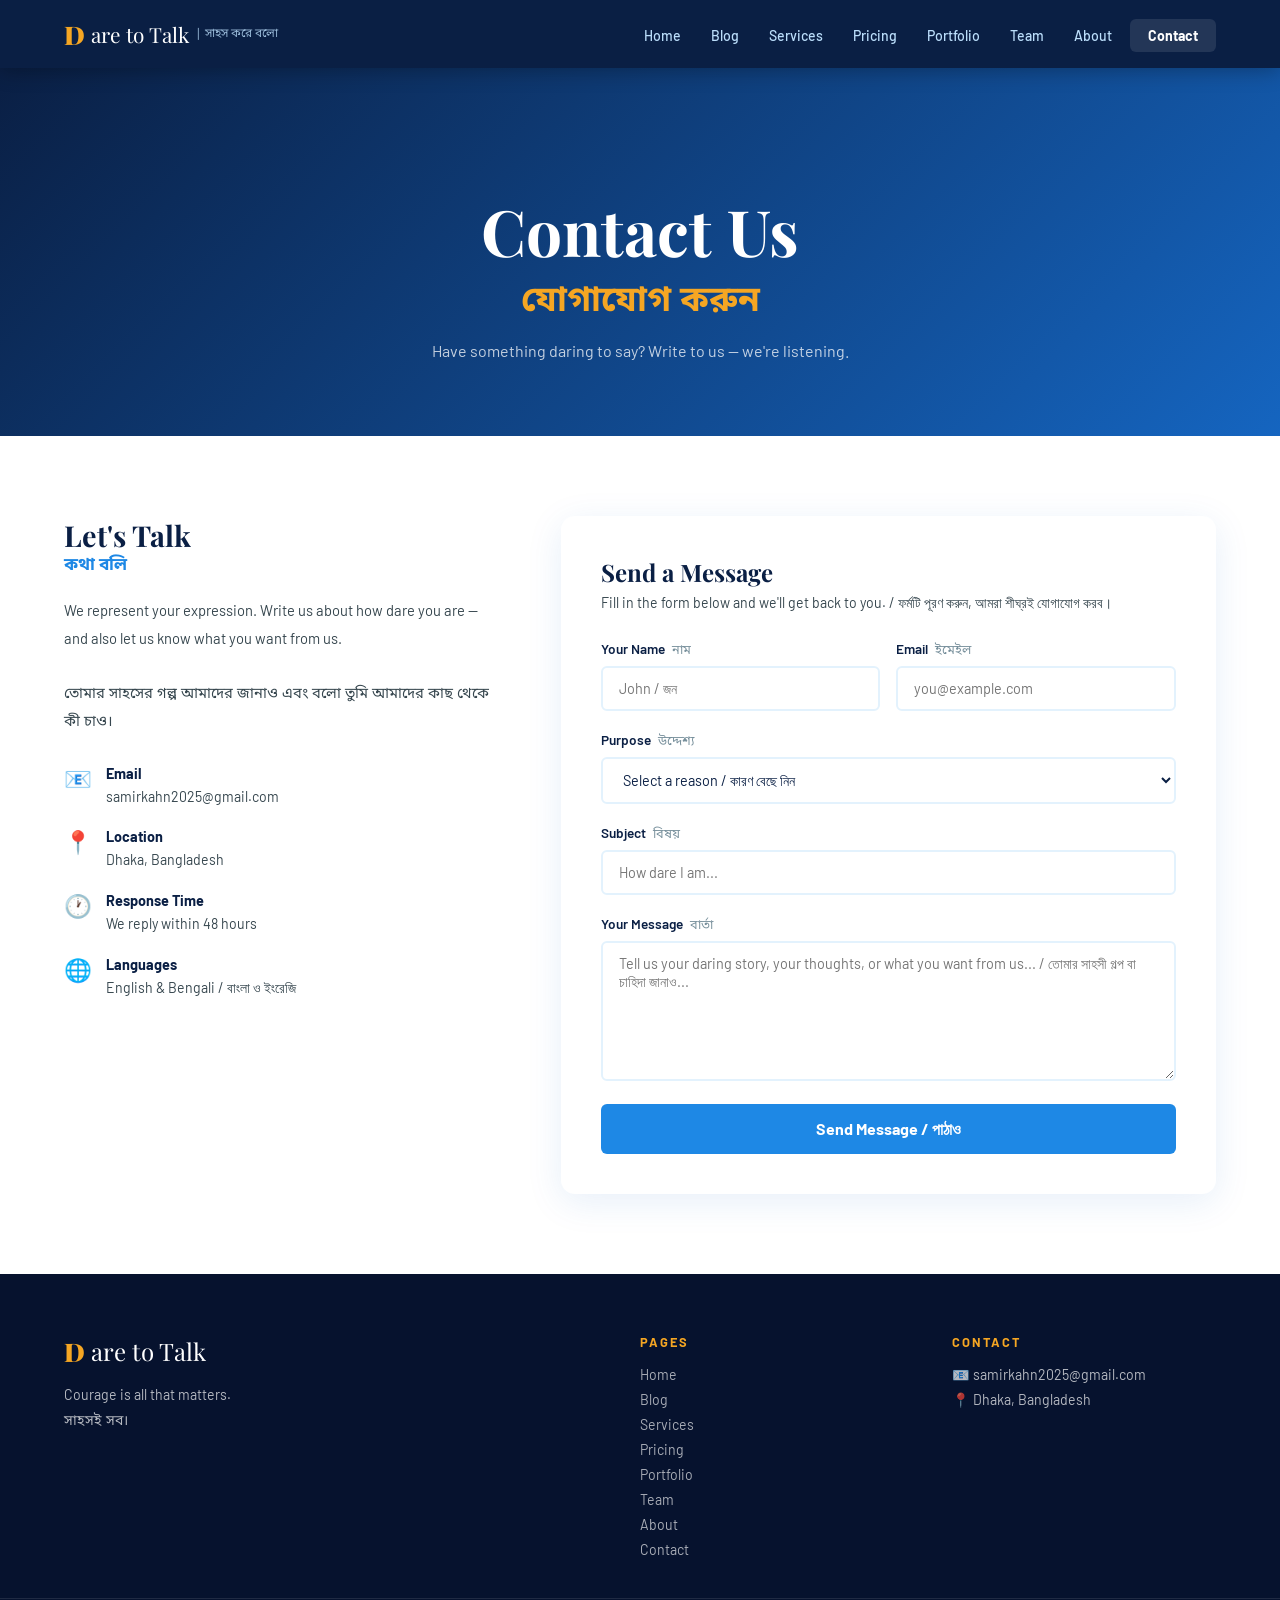
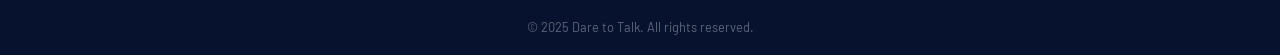
==== pages/contact.html @ e4594b84 "Add files via upload" ====
<!DOCTYPE html>
<html lang="en">
<head>
  <meta charset="UTF-8"/>
  <meta name="viewport" content="width=device-width, initial-scale=1.0"/>
  <title>Contact — Dare to Talk</title>
  <link rel="stylesheet" href="../css/style.css"/>
  <link href="https://fonts.googleapis.com/css2?family=Playfair+Display:ital,wght@0,700;0,900;1,700&family=Barlow:wght@300;400;600&family=Noto+Sans+Bengali:wght@400;700&display=swap" rel="stylesheet"/>
  <style>
    .contact-grid { display:grid; grid-template-columns:1fr 1.5fr; gap:60px; align-items:start; }
    .contact-info h2 { font-family:var(--ff-display); font-size:1.8rem; color:var(--blue-deep); margin-bottom:20px; }
    .contact-info p { color:var(--text-mid); font-size:.92rem; line-height:1.9; margin-bottom:28px; }
    .contact-info .bn { font-family:var(--ff-bn); }
    .contact-detail { display:flex; gap:14px; align-items:flex-start; margin-bottom:18px; }
    .contact-detail-icon { font-size:1.4rem; flex-shrink:0; }
    .contact-detail-text h5 { font-weight:700; color:var(--blue-deep); margin-bottom:2px; font-size:.9rem; }
    .contact-detail-text p { color:var(--text-mid); font-size:.88rem; margin:0; }
    .contact-form { background:#fff; border-radius:14px; padding:40px; box-shadow:0 8px 36px rgba(21,101,192,.1); }
    .contact-form h3 { font-family:var(--ff-display); font-size:1.5rem; color:var(--blue-deep); margin-bottom:6px; }
    .contact-form .form-sub { color:var(--text-mid); font-size:.88rem; margin-bottom:28px; }
    .form-group { margin-bottom:20px; }
    .form-group label { display:block; font-weight:600; font-size:.85rem; color:var(--blue-deep); margin-bottom:7px; }
    .form-group label .bn { font-family:var(--ff-bn); font-weight:400; color:var(--text-light); font-size:.8rem; margin-left:4px; }
    .form-group input, .form-group select, .form-group textarea {
      width:100%; padding:12px 16px; border:2px solid var(--blue-pale);
      border-radius:var(--radius); font-family:var(--ff-body); font-size:.9rem;
      color:var(--text-dark); transition:border-color .2s; outline:none; background:#fff;
    }
    .form-group input:focus, .form-group select:focus, .form-group textarea:focus { border-color:var(--blue-bright); }
    .form-group textarea { min-height:140px; resize:vertical; }
    .form-row { display:grid; grid-template-columns:1fr 1fr; gap:16px; }
    .form-submit { width:100%; padding:15px; background:var(--blue-bright); color:#fff; border:none; border-radius:var(--radius); font-family:var(--ff-body); font-size:1rem; font-weight:700; cursor:pointer; transition:.2s; }
    .form-submit:hover { background:var(--blue-deep); }
    @media(max-width:768px){ .contact-grid{grid-template-columns:1fr;} .form-row{grid-template-columns:1fr;} }
  </style>
</head>
<body>
  <nav class="navbar" id="navbar">
    <div class="nav-logo"><span class="logo-d">D</span><span class="logo-rest">are to Talk</span><span class="logo-bn">| সাহস করে বলো</span></div>
    <button class="hamburger" id="hamburger"><span></span><span></span><span></span></button>
    <ul class="nav-links" id="navLinks">
      <li><a href="../index.html">Home</a></li>
      <li><a href="blog.html">Blog</a></li>
      <li><a href="services.html">Services</a></li>
      <li><a href="pricing.html">Pricing</a></li>
      <li><a href="portfolio.html">Portfolio</a></li>
      <li><a href="team.html">Team</a></li>
      <li><a href="about.html">About</a></li>
      <li><a href="contact.html" class="active nav-cta">Contact</a></li>
    </ul>
  </nav>

  <div class="page-hero">
    <h1>Contact Us <span class="bn">যোগাযোগ করুন</span></h1>
    <p>Have something daring to say? Write to us — we're listening.</p>
  </div>

  <section class="section">
    <div class="contact-grid">
      <div class="contact-info">
        <h2>Let's Talk <span class="bn" style="font-size:.6em;display:block;color:var(--blue-bright)">কথা বলি</span></h2>
        <p>We represent your expression. Write us about how dare you are — and also let us know what you want from us.</p>
        <p class="bn">তোমার সাহসের গল্প আমাদের জানাও এবং বলো তুমি আমাদের কাছ থেকে কী চাও।</p>
        <div class="contact-detail">
          <div class="contact-detail-icon">📧</div>
          <div class="contact-detail-text"><h5>Email</h5><p>samirkahn2025@gmail.com</p></div>
        </div>
        <div class="contact-detail">
          <div class="contact-detail-icon">📍</div>
          <div class="contact-detail-text"><h5>Location</h5><p>Dhaka, Bangladesh</p></div>
        </div>
        <div class="contact-detail">
          <div class="contact-detail-icon">🕐</div>
          <div class="contact-detail-text"><h5>Response Time</h5><p>We reply within 48 hours</p></div>
        </div>
        <div class="contact-detail">
          <div class="contact-detail-icon">🌐</div>
          <div class="contact-detail-text"><h5>Languages</h5><p>English & Bengali / বাংলা ও ইংরেজি</p></div>
        </div>
      </div>

      <div class="contact-form">
        <h3>Send a Message</h3>
        <p class="form-sub">Fill in the form below and we'll get back to you. / ফর্মটি পূরণ করুন, আমরা শীঘ্রই যোগাযোগ করব।</p>
        <form id="contactForm">
          <div class="form-row">
            <div class="form-group">
              <label>Your Name <span class="bn">নাম</span></label>
              <input type="text" placeholder="John / জন" required/>
            </div>
            <div class="form-group">
              <label>Email <span class="bn">ইমেইল</span></label>
              <input type="email" placeholder="you@example.com" required/>
            </div>
          </div>
          <div class="form-group">
            <label>Purpose <span class="bn">উদ্দেশ্য</span></label>
            <select required>
              <option value="" disabled selected>Select a reason / কারণ বেছে নিন</option>
              <option>Submit a Story / গল্প পাঠানো</option>
              <option>Brand Collaboration / ব্র্যান্ড সহযোগিতা</option>
              <option>Pricing Inquiry / মূল্য জিজ্ঞাসা</option>
              <option>General Inquiry / সাধারণ প্রশ্ন</option>
              <option>Other / অন্যান্য</option>
            </select>
          </div>
          <div class="form-group">
            <label>Subject <span class="bn">বিষয়</span></label>
            <input type="text" placeholder="How dare I am..." required/>
          </div>
          <div class="form-group">
            <label>Your Message <span class="bn">বার্তা</span></label>
            <textarea placeholder="Tell us your daring story, your thoughts, or what you want from us... / তোমার সাহসী গল্প বা চাহিদা জানাও..." required></textarea>
          </div>
          <button type="submit" class="form-submit">Send Message / পাঠাও</button>
        </form>
      </div>
    </div>
  </section>

  <footer class="footer">
    <div class="footer-top">
      <div class="footer-brand"><span class="nav-logo"><span class="logo-d">D</span><span class="logo-rest">are to Talk</span></span><p>Courage is all that matters.<br><span class="bn">সাহসই সব।</span></p></div>
      <div class="footer-links"><h5>Pages</h5><a href="../index.html">Home</a><a href="blog.html">Blog</a><a href="services.html">Services</a><a href="pricing.html">Pricing</a><a href="portfolio.html">Portfolio</a><a href="team.html">Team</a><a href="about.html">About</a><a href="contact.html">Contact</a></div>
      <div class="footer-contact"><h5>Contact</h5><p>📧 samirkahn2025@gmail.com</p><p>📍 Dhaka, Bangladesh</p></div>
    </div>
    <div class="footer-bottom"><p>© 2025 Dare to Talk. All rights reserved.</p></div>
  </footer>
  <script src="../js/main.js"></script>
</body>
</html>
---- css/style.css ----
/* ═══════════════════════════════════════════════
   DARE TO TALK — Main Stylesheet
   Bold & Colorful · Blue & White
═══════════════════════════════════════════════ */

:root {
  --blue-deep:   #0a1f44;
  --blue-mid:    #1565c0;
  --blue-bright: #1e88e5;
  --blue-light:  #bbdefb;
  --blue-pale:   #e3f2fd;
  --white:       #ffffff;
  --off-white:   #f4f8ff;
  --gold:        #f5a623;
  --text-dark:   #0a1f44;
  --text-mid:    #37474f;
  --text-light:  #78909c;
  --radius:      6px;
  --ff-display:  'Playfair Display', Georgia, serif;
  --ff-body:     'Barlow', sans-serif;
  --ff-bn:       'Noto Sans Bengali', sans-serif;
}

*, *::before, *::after { box-sizing: border-box; margin: 0; padding: 0; }

html { scroll-behavior: smooth; }

body {
  font-family: var(--ff-body);
  color: var(--text-dark);
  background: var(--white);
  overflow-x: hidden;
}

/* ── UTILITIES ─────────────────────────────── */
.bn { font-family: var(--ff-bn); }

.btn-primary {
  display: inline-block;
  background: var(--gold);
  color: var(--blue-deep);
  font-weight: 700;
  padding: 14px 32px;
  border-radius: var(--radius);
  text-decoration: none;
  letter-spacing: .5px;
  transition: transform .2s, box-shadow .2s;
}
.btn-primary:hover { transform: translateY(-2px); box-shadow: 0 8px 24px rgba(245,166,35,.4); }

.btn-outline {
  display: inline-block;
  border: 2px solid var(--white);
  color: var(--white);
  font-weight: 600;
  padding: 12px 30px;
  border-radius: var(--radius);
  text-decoration: none;
  transition: background .2s, color .2s;
}
.btn-outline:hover { background: var(--white); color: var(--blue-deep); }

.section { padding: 80px 5%; }
.section-header {
  display: flex;
  align-items: baseline;
  justify-content: space-between;
  margin-bottom: 40px;
  border-bottom: 3px solid var(--blue-bright);
  padding-bottom: 12px;
}
.section-header h2 {
  font-family: var(--ff-display);
  font-size: clamp(1.6rem, 3vw, 2.2rem);
  color: var(--blue-deep);
}
.section-header h2 .bn { font-size: .7em; color: var(--blue-bright); margin-left: 8px; }
.see-all { color: var(--blue-bright); text-decoration: none; font-weight: 600; font-size: .9rem; }
.see-all:hover { text-decoration: underline; }

/* ── NAVBAR ────────────────────────────────── */
.navbar {
  position: fixed; top: 0; left: 0; right: 0; z-index: 1000;
  display: flex; align-items: center; justify-content: space-between;
  padding: 0 5%;
  height: 68px;
  background: var(--blue-deep);
  box-shadow: 0 2px 20px rgba(0,0,0,.3);
  transition: background .3s;
}
.navbar.scrolled { background: rgba(10,31,68,.97); }

.nav-logo {
  font-family: var(--ff-display);
  font-size: 1.3rem;
  color: var(--white);
  text-decoration: none;
  display: flex; align-items: center; gap: 6px;
}
.logo-d { color: var(--gold); font-size: 1.6rem; font-weight: 900; }
.logo-rest { color: var(--white); }
.logo-bn { font-family: var(--ff-bn); font-size: .75rem; color: var(--blue-light); opacity: .8; }

.nav-links {
  display: flex; align-items: center; gap: 6px;
  list-style: none;
}
.nav-links a {
  color: var(--blue-light);
  text-decoration: none;
  font-size: .88rem;
  font-weight: 500;
  padding: 6px 12px;
  border-radius: var(--radius);
  transition: color .2s, background .2s;
}
.nav-links a:hover, .nav-links a.active { color: var(--white); background: rgba(255,255,255,.1); }
.nav-links .nav-cta {
  background: var(--gold);
  color: var(--blue-deep);
  font-weight: 700;
  padding: 8px 18px;
}
.nav-links .nav-cta:hover { background: #e6951a; color: var(--blue-deep); }

.hamburger { display: none; flex-direction: column; gap: 5px; background: none; border: none; cursor: pointer; padding: 4px; }
.hamburger span { display: block; width: 26px; height: 2px; background: var(--white); border-radius: 2px; transition: .3s; }

/* ── HERO ──────────────────────────────────── */
.hero {
  min-height: 100vh;
  background: linear-gradient(135deg, var(--blue-deep) 0%, #0d3b8a 60%, #1565c0 100%);
  display: flex; flex-direction: column;
  align-items: center; justify-content: center;
  text-align: center;
  padding: 100px 5% 60px;
  position: relative;
  overflow: hidden;
}

.hero-bg-text {
  position: absolute;
  font-family: var(--ff-display);
  font-size: clamp(8rem, 30vw, 22rem);
  font-weight: 900;
  color: rgba(255,255,255,.04);
  top: 50%; left: 50%;
  transform: translate(-50%, -50%);
  pointer-events: none;
  white-space: nowrap;
  letter-spacing: -10px;
}

.hero-content { position: relative; z-index: 2; max-width: 800px; }

.hero-label {
  font-size: .85rem;
  font-weight: 600;
  letter-spacing: 3px;
  text-transform: uppercase;
  color: var(--gold);
  margin-bottom: 20px;
  opacity: 0;
  animation: fadeUp .8s .2s forwards;
}

.hero-title {
  font-family: var(--ff-display);
  font-size: clamp(3.5rem, 10vw, 8rem);
  line-height: 1;
  color: var(--white);
  margin-bottom: 24px;
  opacity: 0;
  animation: fadeUp .8s .4s forwards;
}
.hero-title .line1 { display: block; }
.hero-title .line2 { display: block; }
.hero-title em { color: var(--gold); font-style: italic; }

.hero-tagline {
  font-size: clamp(1rem, 2.5vw, 1.4rem);
  color: var(--blue-light);
  margin-bottom: 10px;
  font-weight: 300;
  letter-spacing: 1px;
  opacity: 0;
  animation: fadeUp .8s .6s forwards;
}
.hero-tagline .bn { font-family: var(--ff-bn); margin-left: 8px; }

.hero-sub {
  font-size: .95rem;
  color: rgba(255,255,255,.65);
  margin-bottom: 40px;
  line-height: 1.8;
  opacity: 0;
  animation: fadeUp .8s .8s forwards;
}
.hero-sub .bn { font-family: var(--ff-bn); display: block; margin-top: 6px; }

.hero-btns {
  display: flex; gap: 16px; justify-content: center; flex-wrap: wrap;
  opacity: 0; animation: fadeUp .8s 1s forwards;
}

.hero-scroll {
  position: absolute; bottom: 28px; left: 50%; transform: translateX(-50%);
  color: rgba(255,255,255,.4); font-size: .8rem; letter-spacing: 2px;
  animation: bounce 2s infinite;
}

@keyframes fadeUp {
  from { opacity: 0; transform: translateY(30px); }
  to   { opacity: 1; transform: translateY(0); }
}
@keyframes bounce {
  0%,100% { transform: translateX(-50%) translateY(0); }
  50%      { transform: translateX(-50%) translateY(8px); }
}

/* ── MARQUEE ───────────────────────────────── */
.marquee-bar {
  background: var(--blue-bright);
  padding: 14px 0;
  overflow: hidden;
  white-space: nowrap;
}
.marquee-track {
  display: inline-block;
  animation: marquee 30s linear infinite;
  font-weight: 600;
  font-size: .9rem;
  color: var(--white);
  letter-spacing: 1px;
}
.marquee-track .bn { font-family: var(--ff-bn); }
@keyframes marquee { from { transform: translateX(0); } to { transform: translateX(-50%); } }

/* ── FEATURED CARDS ────────────────────────── */
.featured { background: var(--off-white); }

.cards-grid {
  display: grid;
  grid-template-columns: 1fr 1fr;
  grid-template-rows: auto auto;
  gap: 24px;
}
.card-big { grid-row: 1 / 3; }

.card {
  background: var(--white);
  border-radius: 10px;
  overflow: hidden;
  box-shadow: 0 4px 20px rgba(21,101,192,.1);
  transition: transform .25s, box-shadow .25s;
  display: flex; flex-direction: column;
}
.card:hover { transform: translateY(-6px); box-shadow: 0 12px 36px rgba(21,101,192,.18); }

.card-img { height: 200px; background: var(--blue-mid); flex-shrink: 0; }
.card-big .card-img { height: 280px; }

.card-body { padding: 24px; flex: 1; }
.card-tag {
  display: inline-block;
  background: var(--blue-pale);
  color: var(--blue-mid);
  font-size: .72rem; font-weight: 700;
  letter-spacing: 1.5px; text-transform: uppercase;
  padding: 3px 10px; border-radius: 20px;
  margin-bottom: 12px;
}
.card-body h3 { font-family: var(--ff-display); font-size: 1.2rem; margin-bottom: 10px; color: var(--blue-deep); line-height: 1.4; }
.card-big .card-body h3 { font-size: 1.5rem; }
.card-body p { color: var(--text-mid); font-size: .9rem; line-height: 1.7; margin-bottom: 16px; }
.card-link { color: var(--blue-bright); font-weight: 700; text-decoration: none; font-size: .88rem; }
.card-link:hover { text-decoration: underline; }

/* ── QUOTE STRIP ───────────────────────────── */
.quote-strip {
  background: var(--blue-deep);
  padding: 60px 5%;
  text-align: center;
}
.quote-strip blockquote {
  font-family: var(--ff-display);
  font-size: clamp(1.2rem, 3vw, 2rem);
  font-style: italic;
  color: var(--white);
  max-width: 800px; margin: 0 auto;
  line-height: 1.6;
}
.quote-strip blockquote .bn {
  display: block; margin-top: 16px;
  font-family: var(--ff-bn);
  font-size: .7em; font-style: normal;
  color: var(--gold);
}

/* ── SERVICES SNAP ─────────────────────────── */
.services-snap { background: var(--white); }
.services-row {
  display: grid;
  grid-template-columns: repeat(auto-fit, minmax(200px, 1fr));
  gap: 24px;
}
.service-card {
  border: 2px solid var(--blue-pale);
  border-radius: 10px;
  padding: 30px 24px;
  text-align: center;
  transition: border-color .2s, box-shadow .2s;
}
.service-card:hover { border-color: var(--blue-bright); box-shadow: 0 6px 24px rgba(21,101,192,.12); }
.service-icon { font-size: 2.4rem; margin-bottom: 14px; }
.service-card h4 { font-family: var(--ff-display); font-size: 1.1rem; color: var(--blue-deep); margin-bottom: 4px; }
.service-card .bn { font-family: var(--ff-bn); font-size: .8rem; color: var(--blue-bright); margin-bottom: 10px; }
.service-card p { font-size: .88rem; color: var(--text-mid); line-height: 1.6; }

/* ── CTA SECTION ───────────────────────────── */
.cta-section {
  background: linear-gradient(135deg, #1565c0, #0a1f44);
  padding: 80px 5%;
  text-align: center;
}
.cta-inner { max-width: 640px; margin: 0 auto; }
.cta-inner h2 {
  font-family: var(--ff-display);
  font-size: clamp(1.8rem, 4vw, 2.6rem);
  color: var(--white); margin-bottom: 16px;
}
.cta-inner h2 .bn { display: block; font-family: var(--ff-bn); font-size: .55em; color: var(--gold); margin-top: 6px; }
.cta-inner p { color: rgba(255,255,255,.75); margin-bottom: 8px; line-height: 1.7; }
.cta-inner p.bn { font-family: var(--ff-bn); font-size: .9rem; margin-bottom: 32px; }
.cta-inner .btn-primary { font-size: 1rem; padding: 16px 40px; }

/* ── FOOTER ────────────────────────────────── */
.footer { background: #06122e; color: rgba(255,255,255,.7); }
.footer-top {
  display: grid;
  grid-template-columns: 2fr 1fr 1fr;
  gap: 48px;
  padding: 60px 5% 40px;
}
.footer-brand .nav-logo { font-size: 1.5rem; display: inline-flex; margin-bottom: 14px; }
.footer-brand p { font-size: .88rem; line-height: 1.8; }
.footer-brand .bn { font-family: var(--ff-bn); }

.footer-links, .footer-contact { display: flex; flex-direction: column; gap: 8px; }
.footer-links h5, .footer-contact h5 {
  color: var(--gold); font-size: .8rem;
  letter-spacing: 2px; text-transform: uppercase;
  margin-bottom: 8px;
}
.footer-links a { color: rgba(255,255,255,.65); text-decoration: none; font-size: .88rem; transition: color .2s; }
.footer-links a:hover { color: var(--white); }
.footer-contact p { font-size: .88rem; }

.footer-bottom {
  border-top: 1px solid rgba(255,255,255,.1);
  padding: 20px 5%;
  text-align: center;
  font-size: .8rem;
  color: rgba(255,255,255,.35);
}
.footer-bottom .bn { font-family: var(--ff-bn); }

/* ── PAGE HERO (inner pages) ───────────────── */
.page-hero {
  background: linear-gradient(135deg, var(--blue-deep), #1565c0);
  padding: 120px 5% 70px;
  text-align: center;
  margin-top: 68px;
}
.page-hero h1 {
  font-family: var(--ff-display);
  font-size: clamp(2.2rem, 6vw, 4rem);
  color: var(--white); margin-bottom: 12px;
}
.page-hero .bn { font-family: var(--ff-bn); font-size: .55em; display: block; color: var(--gold); margin-top: 6px; }
.page-hero p { color: rgba(255,255,255,.75); font-size: 1rem; max-width: 560px; margin: 0 auto; line-height: 1.8; }

/* ── RESPONSIVE ────────────────────────────── */
@media (max-width: 900px) {
  .cards-grid { grid-template-columns: 1fr; }
  .card-big { grid-row: auto; }
  .footer-top { grid-template-columns: 1fr 1fr; }
  .footer-brand { grid-column: 1 / -1; }
}

@media (max-width: 680px) {
  .hamburger { display: flex; }
  .nav-links {
    display: none;
    position: fixed; top: 68px; left: 0; right: 0;
    background: var(--blue-deep);
    flex-direction: column;
    padding: 20px 5%;
    gap: 4px;
  }
  .nav-links.open { display: flex; }
  .nav-links a { padding: 12px; width: 100%; }
  .footer-top { grid-template-columns: 1fr; gap: 32px; }
  .hero-btns { flex-direction: column; align-items: center; }
}
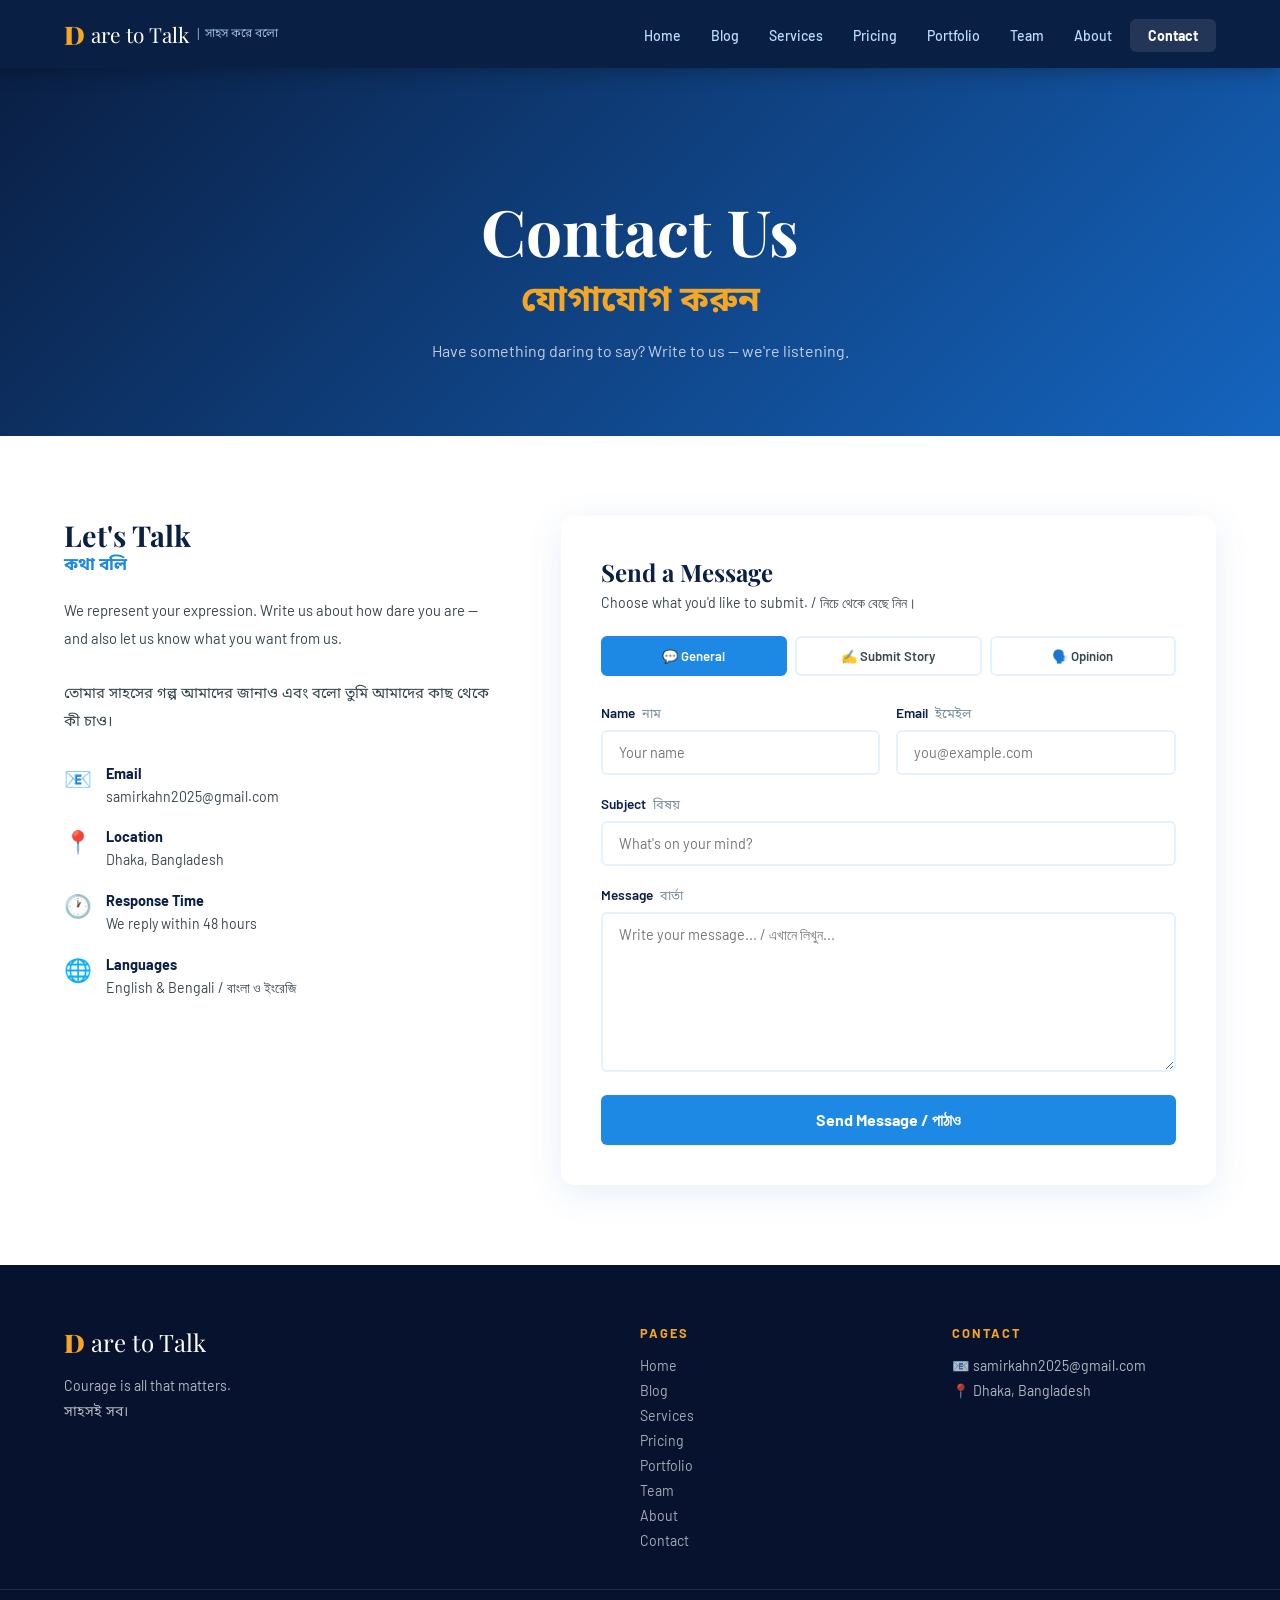
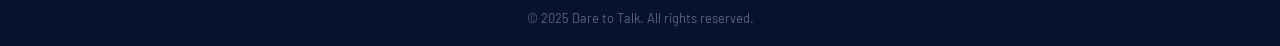
==== commit cdcc3473: "contact.html" ====
--- a/pages/contact.html
+++ b/pages/contact.html
@@ -17,7 +17,7 @@
     .contact-detail-text p { color:var(--text-mid); font-size:.88rem; margin:0; }
     .contact-form { background:#fff; border-radius:14px; padding:40px; box-shadow:0 8px 36px rgba(21,101,192,.1); }
     .contact-form h3 { font-family:var(--ff-display); font-size:1.5rem; color:var(--blue-deep); margin-bottom:6px; }
-    .contact-form .form-sub { color:var(--text-mid); font-size:.88rem; margin-bottom:28px; }
+    .contact-form .form-sub { color:var(--text-mid); font-size:.88rem; margin-bottom:24px; }
     .form-group { margin-bottom:20px; }
     .form-group label { display:block; font-weight:600; font-size:.85rem; color:var(--blue-deep); margin-bottom:7px; }
     .form-group label .bn { font-family:var(--ff-bn); font-weight:400; color:var(--text-light); font-size:.8rem; margin-left:4px; }
@@ -27,10 +27,28 @@
       color:var(--text-dark); transition:border-color .2s; outline:none; background:#fff;
     }
     .form-group input:focus, .form-group select:focus, .form-group textarea:focus { border-color:var(--blue-bright); }
-    .form-group textarea { min-height:140px; resize:vertical; }
+    .form-group textarea { min-height:160px; resize:vertical; }
     .form-row { display:grid; grid-template-columns:1fr 1fr; gap:16px; }
-    .form-submit { width:100%; padding:15px; background:var(--blue-bright); color:#fff; border:none; border-radius:var(--radius); font-family:var(--ff-body); font-size:1rem; font-weight:700; cursor:pointer; transition:.2s; }
+    .form-submit {
+      width:100%; padding:15px; background:var(--blue-bright); color:#fff;
+      border:none; border-radius:var(--radius); font-family:var(--ff-body);
+      font-size:1rem; font-weight:700; cursor:pointer; transition:.2s;
+      display:flex; align-items:center; justify-content:center; gap:10px;
+    }
     .form-submit:hover { background:var(--blue-deep); }
+    .form-submit:disabled { background:#90a4ae; cursor:not-allowed; }
+    .spinner { width:18px; height:18px; border:2px solid rgba(255,255,255,.4); border-top-color:#fff; border-radius:50%; animation:spin .7s linear infinite; display:none; }
+    .form-submit.loading .spinner { display:block; }
+    @keyframes spin { to { transform:rotate(360deg); } }
+    .form-message { display:none; padding:16px 20px; border-radius:var(--radius); font-size:.9rem; font-weight:600; margin-top:16px; text-align:center; }
+    .form-message.success { background:#e8f5e9; color:#2e7d32; border:1px solid #a5d6a7; display:block; }
+    .form-message.error   { background:#ffebee; color:#c62828; border:1px solid #ef9a9a; display:block; }
+    .form-message .bn { font-family:var(--ff-bn); display:block; font-size:.85rem; margin-top:4px; font-weight:400; }
+    .form-tabs { display:flex; gap:8px; margin-bottom:28px; flex-wrap:wrap; }
+    .tab-btn { flex:1; min-width:120px; padding:10px 8px; border:2px solid var(--blue-pale); background:#fff; border-radius:var(--radius); font-family:var(--ff-body); font-size:.82rem; font-weight:600; color:var(--text-mid); cursor:pointer; transition:.2s; }
+    .tab-btn.active { background:var(--blue-bright); border-color:var(--blue-bright); color:#fff; }
+    .tab-panel { display:none; }
+    .tab-panel.active { display:block; }
     @media(max-width:768px){ .contact-grid{grid-template-columns:1fr;} .form-row{grid-template-columns:1fr;} }
   </style>
 </head>
@@ -57,6 +75,8 @@
 
   <section class="section">
     <div class="contact-grid">
+
+      <!-- Left info -->
       <div class="contact-info">
         <h2>Let's Talk <span class="bn" style="font-size:.6em;display:block;color:var(--blue-bright)">কথা বলি</span></h2>
         <p>We represent your expression. Write us about how dare you are — and also let us know what you want from us.</p>
@@ -79,41 +99,59 @@
         </div>
       </div>
 
+      <!-- Right: tabbed forms -->
       <div class="contact-form">
         <h3>Send a Message</h3>
-        <p class="form-sub">Fill in the form below and we'll get back to you. / ফর্মটি পূরণ করুন, আমরা শীঘ্রই যোগাযোগ করব।</p>
-        <form id="contactForm">
-          <div class="form-row">
-            <div class="form-group">
-              <label>Your Name <span class="bn">নাম</span></label>
-              <input type="text" placeholder="John / জন" required/>
+        <p class="form-sub">Choose what you'd like to submit. / নিচে থেকে বেছে নিন।</p>
+
+        <div class="form-tabs">
+          <button class="tab-btn active" id="tab-btn-general" onclick="switchTab('general',this)">💬 General</button>
+          <button class="tab-btn" id="tab-btn-story" onclick="switchTab('story',this)">✍️ Submit Story</button>
+          <button class="tab-btn" id="tab-btn-opinion" onclick="switchTab('opinion',this)">🗣️ Opinion</button>
+        </div>
+
+        <!-- General -->
+        <div class="tab-panel active" id="tab-general">
+          <form id="generalForm">
+            <div class="form-row">
+              <div class="form-group"><label>Name <span class="bn">নাম</span></label><input type="text" name="name" placeholder="Your name" required/></div>
+              <div class="form-group"><label>Email <span class="bn">ইমেইল</span></label><input type="email" name="email" placeholder="you@example.com" required/></div>
             </div>
-            <div class="form-group">
-              <label>Email <span class="bn">ইমেইল</span></label>
-              <input type="email" placeholder="you@example.com" required/>
+            <div class="form-group"><label>Subject <span class="bn">বিষয়</span></label><input type="text" name="title" placeholder="What's on your mind?" required/></div>
+            <div class="form-group"><label>Message <span class="bn">বার্তা</span></label><textarea name="story" placeholder="Write your message... / এখানে লিখুন..." required></textarea></div>
+            <button type="submit" class="form-submit" id="generalBtn"><span class="btn-text">Send Message / পাঠাও</span><div class="spinner"></div></button>
+            <div class="form-message" id="generalMsg"></div>
+          </form>
+        </div>
+
+        <!-- Story -->
+        <div class="tab-panel" id="tab-story">
+          <form id="storyForm">
+            <div class="form-row">
+              <div class="form-group"><label>Name / Alias <span class="bn">নাম বা ছদ্মনাম</span></label><input type="text" name="name" placeholder="Anonymous is fine!" required/></div>
+              <div class="form-group"><label>Email <span class="bn">ইমেইল</span></label><input type="email" name="email" placeholder="you@example.com" required/></div>
             </div>
-          </div>
-          <div class="form-group">
-            <label>Purpose <span class="bn">উদ্দেশ্য</span></label>
-            <select required>
-              <option value="" disabled selected>Select a reason / কারণ বেছে নিন</option>
-              <option>Submit a Story / গল্প পাঠানো</option>
-              <option>Brand Collaboration / ব্র্যান্ড সহযোগিতা</option>
-              <option>Pricing Inquiry / মূল্য জিজ্ঞাসা</option>
-              <option>General Inquiry / সাধারণ প্রশ্ন</option>
-              <option>Other / অন্যান্য</option>
-            </select>
-          </div>
-          <div class="form-group">
-            <label>Subject <span class="bn">বিষয়</span></label>
-            <input type="text" placeholder="How dare I am..." required/>
-          </div>
-          <div class="form-group">
-            <label>Your Message <span class="bn">বার্তা</span></label>
-            <textarea placeholder="Tell us your daring story, your thoughts, or what you want from us... / তোমার সাহসী গল্প বা চাহিদা জানাও..." required></textarea>
-          </div>
-          <button type="submit" class="form-submit">Send Message / পাঠাও</button>
-        </form>
+            <div class="form-group"><label>Story Title <span class="bn">শিরোনাম</span></label><input type="text" name="title" placeholder="Give your story a bold title..." required/></div>
+            <div class="form-group"><label>Your Story <span class="bn">তোমার গল্প</span></label><textarea name="story" style="min-height:220px" placeholder="Write in English, Bengali, or both! / বাংলায়, ইংরেজিতে, বা দুটোতেই লিখো!" required></textarea></div>
+            <button type="submit" class="form-submit" id="storyBtn"><span class="btn-text">Submit Story / গল্প পাঠাও</span><div class="spinner"></div></button>
+            <div class="form-message" id="storyMsg"></div>
+          </form>
+        </div>
+
+        <!-- Opinion -->
+        <div class="tab-panel" id="tab-opinion">
+          <form id="opinionForm">
+            <div class="form-row">
+              <div class="form-group"><label>Name / Alias <span class="bn">নাম বা ছদ্মনাম</span></label><input type="text" name="name" placeholder="Anonymous is fine!" required/></div>
+              <div class="form-group"><label>Email <span class="bn">ইমেইল</span></label><input type="email" name="email" placeholder="you@example.com" required/></div>
+            </div>
+            <div class="form-group"><label>Topic <span class="bn">বিষয়</span></label><input type="text" name="title" placeholder="What are you daring to say?" required/></div>
+            <div class="form-group"><label>Your Opinion <span class="bn">তোমার মতামত</span></label><textarea name="story" style="min-height:200px" placeholder="Say it boldly — we amplify brave voices. / সাহস করে বলো।" required></textarea></div>
+            <button type="submit" class="form-submit" id="opinionBtn"><span class="btn-text">Share Opinion / মতামত দাও</span><div class="spinner"></div></button>
+            <div class="form-message" id="opinionMsg"></div>
+          </form>
+        </div>
+
       </div>
     </div>
   </section>
@@ -126,6 +164,56 @@
     </div>
     <div class="footer-bottom"><p>© 2025 Dare to Talk. All rights reserved.</p></div>
   </footer>
+
   <script src="../js/main.js"></script>
+  <script>
+    const SHEET_URL = 'https://script.google.com/macros/s/AKfycbymq3SOSQPpURoMYBRCM7jUlM6-pKCM9QKCxtoplkmBxx_luqGwdPw781wrfuBgyvIP3w/exec';
+
+    function switchTab(tab, btn) {
+      document.querySelectorAll('.tab-panel').forEach(p => p.classList.remove('active'));
+      document.querySelectorAll('.tab-btn').forEach(b => b.classList.remove('active'));
+      document.getElementById('tab-' + tab).classList.add('active');
+      btn.classList.add('active');
+    }
+
+    function setupForm(formId, btnId, msgId, type) {
+      const form = document.getElementById(formId);
+      const btn  = document.getElementById(btnId);
+      const msg  = document.getElementById(msgId);
+      form.addEventListener('submit', async function(e) {
+        e.preventDefault();
+        btn.disabled = true;
+        btn.classList.add('loading');
+        msg.className = 'form-message';
+        const data = {
+          name:  form.querySelector('[name="name"]').value,
+          email: form.querySelector('[name="email"]').value,
+          type:  type,
+          title: form.querySelector('[name="title"]').value,
+          story: form.querySelector('[name="story"]').value,
+        };
+        try {
+          await fetch(SHEET_URL, {
+            method: 'POST',
+            mode: 'no-cors',
+            headers: { 'Content-Type': 'application/json' },
+            body: JSON.stringify(data)
+          });
+          msg.className = 'form-message success';
+          msg.innerHTML = '✅ Submitted! We\'ll review it soon.<span class="bn">সফলভাবে পাঠানো হয়েছে! আমরা শীঘ্রই দেখব।</span>';
+          form.reset();
+        } catch(err) {
+          msg.className = 'form-message error';
+          msg.innerHTML = '❌ Something went wrong. Email us: samirkahn2025@gmail.com<span class="bn">সমস্যা হয়েছে। সরাসরি ইমেইল করুন।</span>';
+        }
+        btn.disabled = false;
+        btn.classList.remove('loading');
+      });
+    }
+
+    setupForm('generalForm', 'generalBtn', 'generalMsg', 'General Message');
+    setupForm('storyForm',   'storyBtn',   'storyMsg',   'Blog Story');
+    setupForm('opinionForm', 'opinionBtn', 'opinionMsg', 'Opinion');
+  </script>
 </body>
 </html>
